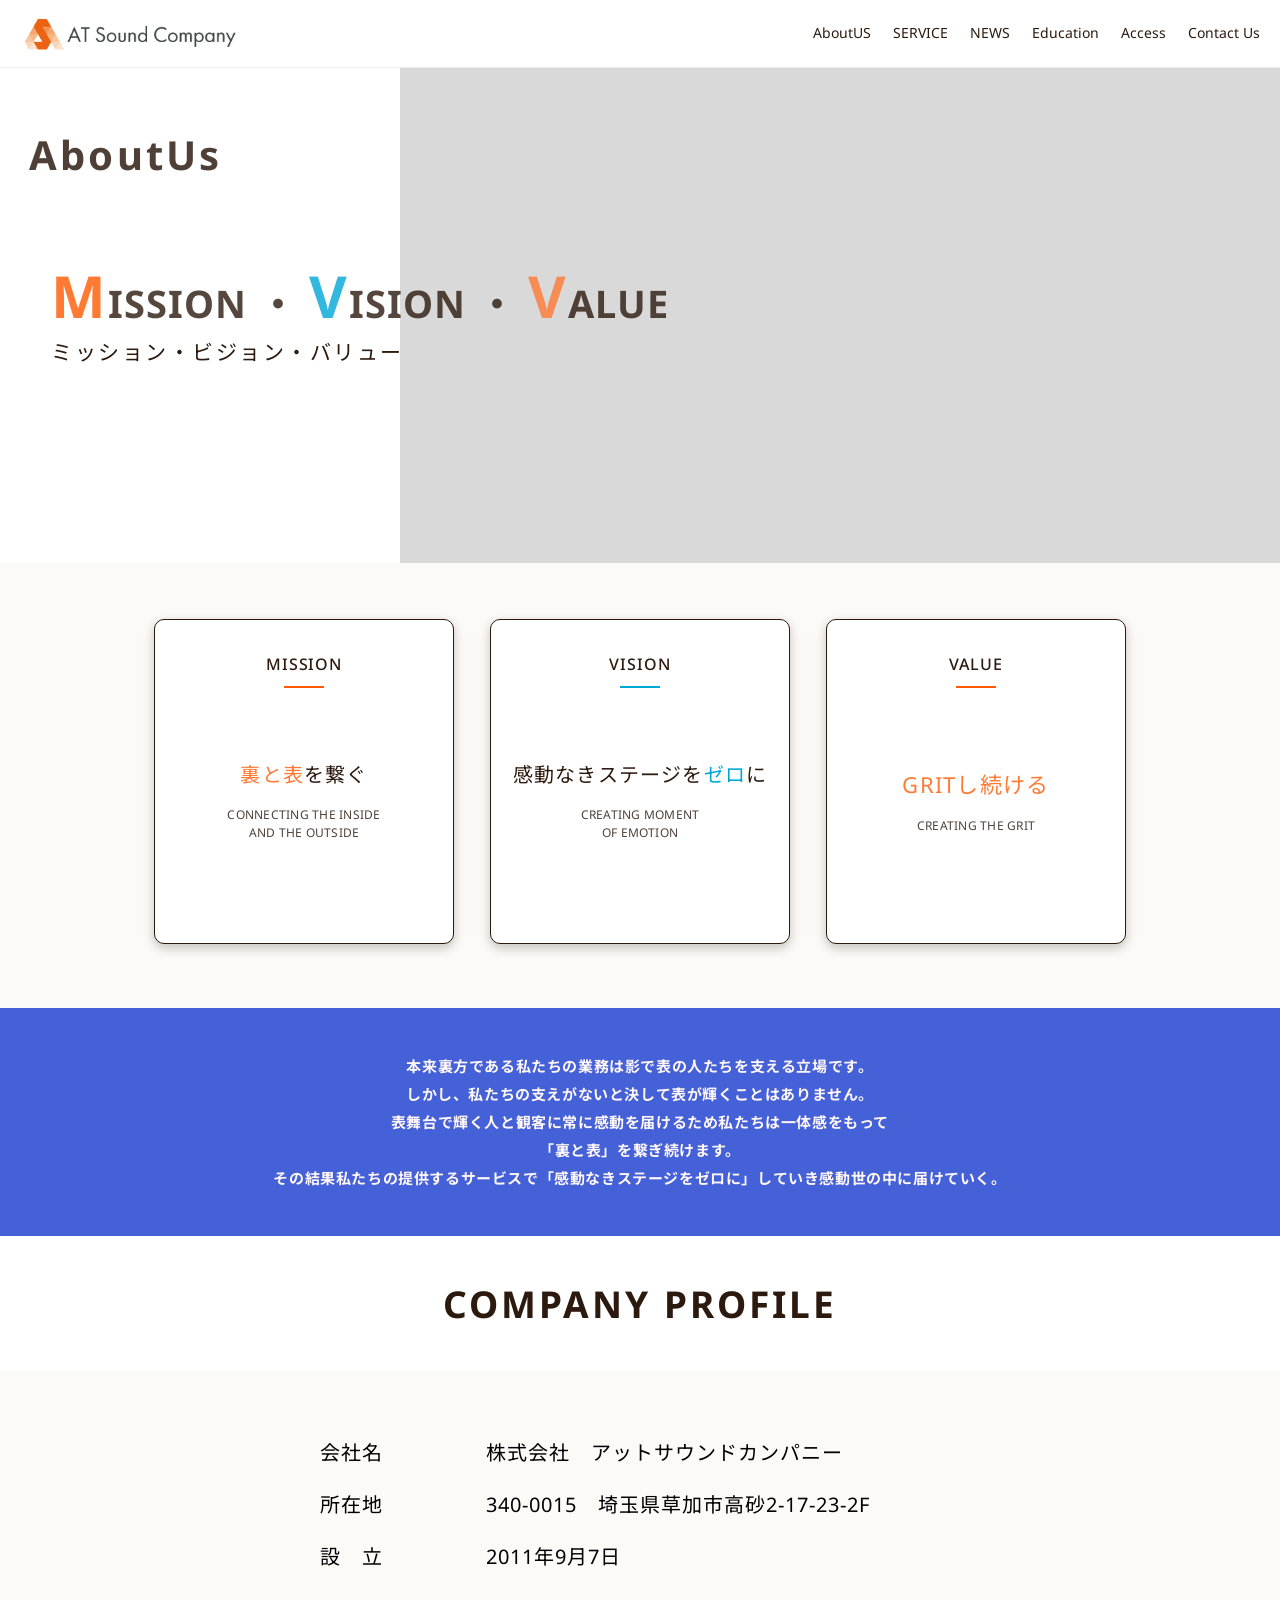
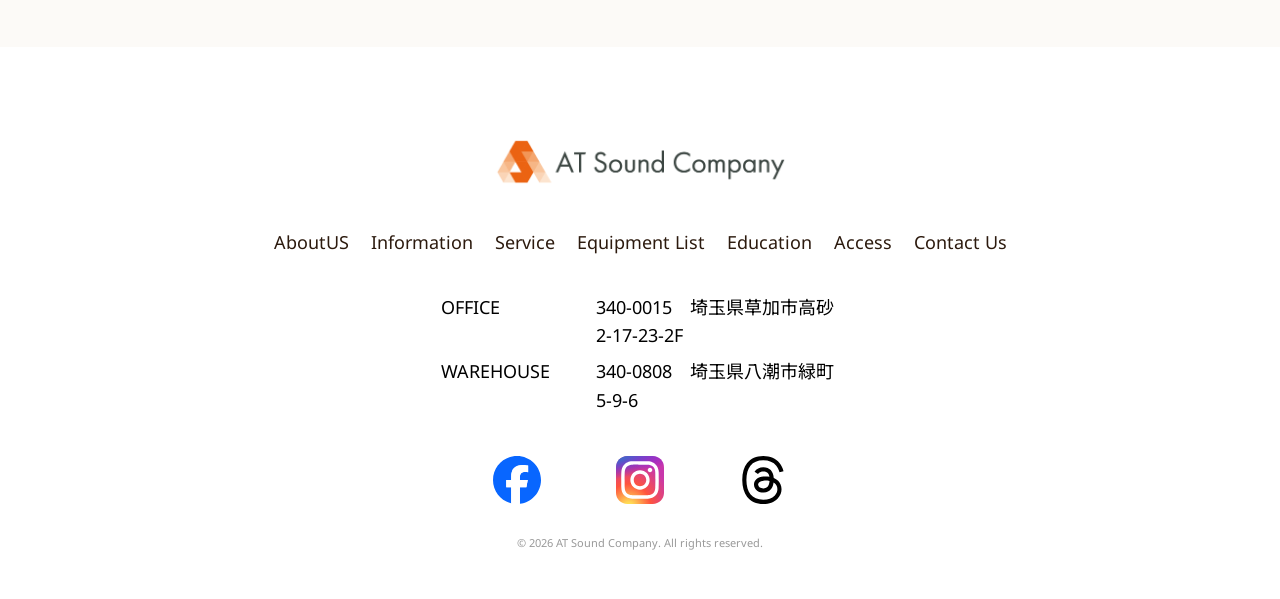
==== aboutus.html @ 1701f8ea "Add files via upload" ====
<!DOCTYPE html>
<html lang="ja">
<head>
  <meta charset="UTF-8" />
  <meta name="viewport" content="width=device-width, initial-scale=1.0" />
  <title>AboutUs｜AT Sound Company 株式会社アットサウンドカンパニー</title>
  <meta name="description" content="AT Sound Company のミッション・ビジョン・バリュー、会社概要。裏と表を繋ぎ、感動なきステージをゼロに。" />
  <link rel="preconnect" href="https://fonts.googleapis.com" />
  <link rel="preconnect" href="https://fonts.gstatic.com" crossorigin />
  <link href="https://fonts.googleapis.com/css2?family=Noto+Sans:wght@400;500;700;800&family=Noto+Sans+JP:wght@400;500;700;800&display=swap" rel="stylesheet" />
  <link rel="stylesheet" href="css/style.css" />
</head>
<body>
  <!-- ===== Header ===== -->
  <header class="header" id="top">
    <div class="header__inner">
      <a href="index.html" class="logo"><img src="images/logo.png" alt="AT Sound Company" /></a>

      <nav class="nav" id="nav">
        <ul class="nav__list">
          <li><a href="aboutus.html">AboutUS</a></li>
          <li><a href="index.html#service">SERVICE</a></li>
          <li><a href="index.html#news">NEWS</a></li>
          <li><a href="index.html#education">Education</a></li>
          <li><a href="index.html#access">Access</a></li>
          <li><a href="index.html#contact">Contact Us</a></li>
        </ul>
      </nav>

      <button class="hamburger" id="hamburger" aria-label="メニューを開く" aria-expanded="false" aria-controls="nav">
        <span></span><span></span><span></span>
      </button>
    </div>
  </header>

  <main>
    <!-- ===== Hero ===== -->
    <section class="hero about-hero">
      <div class="hero__visual about-hero__visual"></div>
      <p class="about-hero__label">AboutUs</p>
      <div class="hero__copy">
        <h1 class="mvv-title"><span class="ini ini-m">M</span>ISSION ・ <span class="ini ini-v1">V</span>ISION ・ <span class="ini ini-v2">V</span>ALUE</h1>
        <p class="hero__sub">ミッション・ビジョン・バリュー</p>
      </div>
    </section>

    <!-- ===== MISSION / VISION / VALUE ===== -->
    <section class="band-cream">
      <div class="band-inner">
        <div class="mvv-grid">
          <article class="mvv-card">
            <p class="mvv-card__title">MISSION</p>
            <span class="mvv-card__bar" style="background:#ff5901"></span>
            <div class="mvv-card__body">
              <p class="mvv-card__main"><span class="em">裏と表</span>を繋ぐ</p>
              <p class="mvv-card__sub">CONNECTING THE INSIDE<br>AND THE OUTSIDE</p>
            </div>
          </article>

          <article class="mvv-card">
            <p class="mvv-card__title">VISION</p>
            <span class="mvv-card__bar" style="background:#00a6d6"></span>
            <div class="mvv-card__body">
              <p class="mvv-card__main">感動なきステージを<span class="em-blue">ゼロ</span>に</p>
              <p class="mvv-card__sub">CREATING MOMENT<br>OF EMOTION</p>
            </div>
          </article>

          <article class="mvv-card">
            <p class="mvv-card__title">VALUE</p>
            <span class="mvv-card__bar" style="background:#ff5901"></span>
            <div class="mvv-card__body">
              <p class="mvv-card__main is-value">GRITし続ける</p>
              <p class="mvv-card__sub">CREATING THE GRIT</p>
            </div>
          </article>
        </div>
      </div>
    </section>

    <!-- ===== Message band ===== -->
    <section class="message-band">
      <div class="message-band__inner">
        <p>本来裏方である私たちの業務は影で表の人たちを支える立場です。</p>
        <p>しかし、私たちの支えがないと決して表が輝くことはありません。</p>
        <p>表舞台で輝く人と観客に常に感動を届けるため私たちは一体感をもって</p>
        <p>「裏と表」を繋ぎ続けます。</p>
        <p>その結果私たちの提供するサービスで「感動なきステージをゼロに」していき感動世の中に届けていく。</p>
      </div>
    </section>

    <!-- ===== Company profile ===== -->
    <section id="profile">
      <h2 class="page-title">COMPANY PROFILE</h2>
      <div class="band-cream">
        <div class="band-inner">
          <dl class="profile">
            <div><dt>会社名</dt><dd>株式会社　アットサウンドカンパニー</dd></div>
            <div><dt>所在地</dt><dd>340-0015　埼玉県草加市高砂2-17-23-2F</dd></div>
            <div><dt>設　立</dt><dd>2011年9月7日</dd></div>
          </dl>
        </div>
      </div>
    </section>
  </main>

  <!-- ===== Footer ===== -->
  <footer class="footer" id="contact">
    <a href="index.html" class="footer__logo"><img src="images/logo.png" alt="AT Sound Company" /></a>

    <nav class="footer__nav">
      <a href="aboutus.html">AboutUS</a>
      <a href="index.html#news">Information</a>
      <a href="index.html#service">Service</a>
      <a href="index.html#service">Equipment List</a>
      <a href="index.html#education">Education</a>
      <a href="index.html#access">Access</a>
      <a href="index.html#contact">Contact Us</a>
    </nav>

    <dl class="footer__addr">
      <div><dt>OFFICE</dt><dd>340-0015　埼玉県草加市高砂2-17-23-2F</dd></div>
      <div><dt>WAREHOUSE</dt><dd>340-0808　埼玉県八潮市緑町5-9-6</dd></div>
    </dl>

    <ul class="footer__sns">
      <li><a href="#" aria-label="Facebook" target="_blank" rel="noopener"><img src="images/facebook.svg" alt="Facebook" /></a></li>
      <li><a href="#" aria-label="Instagram" target="_blank" rel="noopener"><img src="images/instagram.svg" alt="Instagram" /></a></li>
      <li><a href="#" aria-label="Threads" target="_blank" rel="noopener"><img src="images/threads.svg" alt="Threads" /></a></li>
    </ul>

    <p class="footer__copy">&copy; 2026 AT Sound Company. All rights reserved.</p>
  </footer>

  <script src="js/main.js"></script>
</body>
</html>
---- css/style.css ----
/* ===== Design tokens (Figmaの実測値) ===== */
:root {
  --orange: #ff5901;      /* CONNECTING */
  --orange-grit: #ef5901; /* GRIT */
  --orange-light: #ff7a34; /* MVVカードの強調ワード・2つ目のV */
  --ink: #2c1a0e;         /* 基本の文字色（焦げ茶） */
  --blue: #00a6d6;        /* CREATING MOMENT OF EMOTION */
  --thumb: #d9d9d9;       /* 画像プレースホルダー */
  --cream: rgba(245, 237, 227, 0.3); /* セクション背景（ベージュ・透明度30%で控えめに） */
  --content: 1200px;
}

* { margin: 0; padding: 0; box-sizing: border-box; }
html { scroll-behavior: smooth; }

body {
  font-family: "Noto Sans", "Noto Sans JP", system-ui, sans-serif;
  color: var(--ink);
  line-height: 1.6;
  background: #fff;
  -webkit-font-smoothing: antialiased;
}

a { color: inherit; text-decoration: none; }
img, svg, iframe { display: block; max-width: 100%; }

.c-orange { color: var(--orange); opacity: .8; }
.c-blue   { color: var(--blue); }
.c-grit   { color: var(--orange-grit); }

/* ===== Header ===== */
.header {
  position: sticky; top: 0; z-index: 50;
  height: 68px;
  background: #fff;
  border-bottom: 1px solid #eee;
}
.header__inner {
  max-width: 1280px;
  height: 100%;
  margin: 0 auto;
  padding: 0 20px;
  display: flex; align-items: center; justify-content: space-between;
}
.logo img { height: 36px; width: auto; }
.nav__list {
  display: flex; gap: 22px; list-style: none;
  font-size: 14px; color: var(--ink);
}
.nav__list a { transition: color .2s; }
.nav__list a:hover { color: var(--orange); }

/* Hamburger */
.hamburger {
  display: none; flex-direction: column; justify-content: center; gap: 5px;
  width: 34px; height: 34px; background: none; border: none; cursor: pointer;
}
.hamburger span { display: block; height: 2px; width: 24px; background: var(--ink); transition: transform .3s, opacity .3s; }
.hamburger.is-open span:nth-child(1) { transform: translateY(7px) rotate(45deg); }
.hamburger.is-open span:nth-child(2) { opacity: 0; }
.hamburger.is-open span:nth-child(3) { transform: translateY(-7px) rotate(-45deg); }

/* ===== Hero (Mainvisual) ===== */
.hero { position: relative; width: 100%; overflow: hidden; background: #fff; }
.hero__visual {
  width: 68.75%; max-width: 100%; margin-left: auto;
  aspect-ratio: 880 / 495; background: var(--thumb);
  overflow: hidden;
}
.hero__visual img {
  width: 100%; height: 100%; object-fit: cover; display: block;
}
.hero__copy { position: absolute; top: 50%; transform: translateY(-50%); left: 51px; right: 20px; }

/* CONNECTING テキスト JPEG 画像 (Figma: 1094×111px at x=51) */
.hero__connecting {
  display: block;
  width: 100%;
  max-width: 1094px;
  height: auto;
  mix-blend-mode: multiply; /* 白背景を透過 */
}
.hero__sub { font-size: 21px; letter-spacing: 2.52px; margin-top: 6px; }

/* ===== Full-width bands ===== */
.band-cream { background: var(--cream); }
.band-inner { max-width: var(--content); margin: 0 auto; padding: 56px 20px 64px; }

/* ===== CREATING band ===== */
.creating { height: 220px; display: flex; align-items: center; }
.creating__inner {
  max-width: var(--content); width: 100%; margin: 0 auto; padding: 0 20px;
  display: flex; align-items: center; justify-content: space-between; gap: 24px;
}
.creating__title { color: var(--blue); font-weight: 700; font-size: 36px; letter-spacing: 0.36px; }
.creating__sub   { color: var(--blue); font-weight: 400; font-size: 21px; letter-spacing: 2.52px; margin-top: 6px; }
.creating__grit  { font-weight: 800; font-size: 43px; letter-spacing: 5.16px; color: var(--ink); white-space: nowrap; }

/* ===== Section title band (full-width, white) ===== */
.section__title {
  text-align: center; font-weight: 700; font-size: 30px; letter-spacing: 2.4px;
  color: var(--ink); padding: 28px 20px; margin: 0; background: #fff;
  border-top: 1px solid var(--ink); border-bottom: 1px solid var(--ink);
}

/* ===== Service ===== */
.service__grid {
  display: grid; grid-template-columns: repeat(3, 300px);
  justify-content: center; column-gap: 54px; row-gap: 40px;
}
.card {
  width: 300px; height: 341px;
  background: #fff; border: 1px solid var(--ink); border-radius: 10px;
  box-shadow: 0 4px 11px rgba(44, 26, 14, .25);
  display: flex; flex-direction: column; align-items: center;
  padding: 27px 0 42px; transition: transform .2s, box-shadow .2s;
}
.card:hover { transform: translateY(-4px); box-shadow: 0 10px 22px rgba(44, 26, 14, .28); }
.card__title { font-size: 18px; letter-spacing: 1.44px; color: #000; margin-bottom: 13px; }
.card__thumb {
  width: 270px; height: 152px; background: var(--thumb); border-radius: 10px;
  overflow: hidden; flex-shrink: 0;
}
.card__thumb img { width: 100%; height: 100%; object-fit: cover; display: block; }
.btn {
  margin-top: auto; width: 200px; height: 50px;
  display: flex; align-items: center; justify-content: center;
  border: 1px solid #000; border-radius: 5px; background: #fff;
  font-weight: 800; font-size: 24px; letter-spacing: 2.16px; color: #000;
  transition: background .2s, color .2s;
}
.btn:hover { background: var(--ink); color: #fff; border-color: var(--ink); }

/* ===== News ===== */
.news__list { max-width: 1000px; margin: 0 auto; list-style: none; }
.news__item {
  display: flex; align-items: center; justify-content: space-between; gap: 24px;
  height: 81px; padding: 0 27px 0 30px; border-top: 1px solid #000;
  font-size: 18px; letter-spacing: 1.44px; color: #000;
}
.news__item:last-child { border-bottom: 1px solid #000; }
.news__date { flex: 0 0 auto; }
.news__text { text-align: left; }

/* ===== Access ===== */
.access__map {
  width: 100%;
  aspect-ratio: 3168 / 1010; min-height: 220px;
  border-bottom: 1px solid #eee; overflow: hidden;
}
.access__map iframe { width: 100%; height: 100%; border: 0; }
.access__info { font-size: 16px; color: #000; }
.access__company { font-size: 18px; letter-spacing: .18px; margin-bottom: 12px; }
.access__addr > div { display: flex; gap: 12px; margin-bottom: 4px; }
.access__addr dt { flex: 0 0 130px; }
.access__gmap { display: inline-block; margin-top: 8px; color: var(--blue); text-decoration: underline; }

/* ===== Footer ===== */
.footer { padding: 90px 20px 48px; text-align: center; }
.footer__logo { display: inline-block; margin-bottom: 34px; }
.footer__logo img { height: 49px; width: auto; }
.footer__nav {
  display: flex; justify-content: center; flex-wrap: wrap; gap: 22px;
  font-size: 18px; color: var(--ink); margin-bottom: 36px;
}
.footer__nav a:hover { color: var(--orange); }
.footer__addr { display: inline-block; text-align: left; font-size: 18px; color: #000; margin-bottom: 34px; }
.footer__addr > div { display: flex; gap: 10px; margin-bottom: 7px; }
.footer__addr dt { flex: 0 0 145px; }
.footer__sns { display: flex; justify-content: center; gap: 75px; list-style: none; margin-bottom: 30px; }
.footer__sns img { width: 48px; height: 48px; }
.footer__sns a { transition: opacity .2s; }
.footer__sns a:hover { opacity: .6; }
.footer__copy { font-size: 11px; color: #999; }

/* ===== Responsive ===== */
@media (max-width: 1080px) {
  .service__grid { grid-template-columns: repeat(2, 300px); column-gap: 40px; }
}
@media (max-width: 820px) {
  .hero__title { font-size: 28px; white-space: normal; }
  .creating__title { font-size: 26px; }
  .creating__grit { font-size: 30px; }
}
@media (max-width: 768px) {
  .hamburger { display: flex; }
  .nav {
    position: fixed; inset: 68px 0 auto 0; background: #fff;
    border-bottom: 1px solid #eee; transform: translateY(-120%);
    transition: transform .3s ease; box-shadow: 0 10px 20px rgba(0,0,0,.06);
  }
  .nav.is-open { transform: translateY(0); }
  .nav__list { flex-direction: column; gap: 0; padding: 8px 0; }
  .nav__list li { border-top: 1px solid #eee; }
  .nav__list li:first-child { border-top: none; }
  .nav__list a { display: block; padding: 14px 24px; }

  /* Hero: モバイルは縦型写真 (Figma: 375×617) */
  .hero__visual { width: 100%; margin-left: 0; aspect-ratio: 375 / 617; }
  .hero__copy {
    position: absolute;
    top: 243px; /* Figma: テキストは y=243 */
    left: 13px;
    right: 13px;
    transform: none;
    text-align: left;
  }
  .hero__connecting { max-width: 350px; } /* Figma mobile: 350px幅 */
  .hero__sub { font-size: 14px; letter-spacing: 1.4px; }

  .creating { height: auto; padding: 32px 0; }
  .creating__inner { flex-direction: column; align-items: center; text-align: center; gap: 20px; }
  .creating__title { font-size: 22px; }
  .creating__sub { font-size: 16px; letter-spacing: 1.6px; }
  .creating__grit { font-size: 26px; letter-spacing: 3px; }

  .section__title { font-size: 24px; padding: 22px 20px; }
  .band-inner { padding: 40px 20px 48px; }
  .service__grid { grid-template-columns: 300px; }

  .news__item { height: auto; flex-direction: column; align-items: flex-start; gap: 6px; padding: 18px 12px; font-size: 15px; }
  .access__map { aspect-ratio: 4 / 3; }
  .access__addr dt, .footer__addr dt { flex-basis: auto; }

  .footer { padding: 56px 20px 40px; }
  .footer__nav { font-size: 15px; gap: 16px; }
  .footer__addr { font-size: 15px; }
  .footer__sns { gap: 44px; }
}

/* =========================================================
   AboutUs page
   ========================================================= */
/* About Us hero visual — placeholder fill (no photo yet in Figma) */
.about-hero__visual { background: var(--thumb); }

.about-hero__label {
  position: absolute; top: 55px; left: 29px; z-index: 2;
  font-weight: 700; font-size: 40px; letter-spacing: 3.2px; color: #4f4037;
}
.mvv-title {
  font-weight: 700; font-size: 38px; letter-spacing: 1.14px;
  color: var(--ink); opacity: .8; line-height: 1.2; white-space: nowrap;
}
.mvv-title .ini { font-size: 58px; letter-spacing: 1.74px; }
.mvv-title .ini-m  { color: var(--orange); }
.mvv-title .ini-v1 { color: var(--blue); }
.mvv-title .ini-v2 { color: var(--orange-light); }

/* MISSION / VISION / VALUE cards */
.mvv-grid {
  display: grid; grid-template-columns: repeat(3, 300px);
  justify-content: center; gap: 36px;
}
.mvv-card {
  width: 300px; height: 325px;
  background: #fff; border: 1px solid var(--ink); border-radius: 10px;
  box-shadow: 0 4px 11px rgba(44, 26, 14, .25);
  display: flex; flex-direction: column; align-items: center;
  padding: 32px 20px 28px; text-align: center;
}
.mvv-card__title { font-weight: 500; font-size: 16px; letter-spacing: .96px; color: var(--ink); }
.mvv-card__bar { width: 40px; height: 2px; margin-top: 8px; }
.mvv-card__body { margin: auto 0; }
.mvv-card__main { font-size: 20px; letter-spacing: 1.2px; color: var(--ink); line-height: 1.5; }
.mvv-card__main .em { color: var(--orange-light); }
.mvv-card__main .em-blue { color: var(--blue); }
.mvv-card__main.is-value { font-size: 22px; letter-spacing: 1.32px; color: var(--orange-light); }
.mvv-card__sub { margin-top: 16px; font-size: 12px; letter-spacing: .24px; color: #4f4037; line-height: 1.5; }

/* Blue message band */
.message-band { background: #4461d7; }
.message-band__inner {
  max-width: 1120px; margin: 0 auto; padding: 44px 20px;
  text-align: center; color: #fff7f7;
  font-weight: 700; font-size: 15px; letter-spacing: .6px; line-height: 28px;
}
.message-band__inner p { margin: 0; }

/* Page-level title (COMPANY PROFILE) — no border */
.page-title {
  text-align: center; font-weight: 700; font-size: 37px; letter-spacing: 2.96px;
  color: var(--ink); padding: 38px 20px; margin: 0;
}

/* Company profile table */
.profile { max-width: 640px; margin: 0 auto; }
.profile > div { display: flex; gap: 56px; padding: 10px 0; font-size: 20px; letter-spacing: 1px; color: #000; }
.profile dt { flex: 0 0 110px; }
.profile dd { margin: 0; }

@media (max-width: 768px) {
  .about-hero__label { font-size: 26px; top: 16px; }
  .mvv-title { font-size: 22px; white-space: normal; }
  .mvv-title .ini { font-size: 34px; }
  .mvv-grid { grid-template-columns: 300px; }
  .page-title { font-size: 26px; padding: 30px 20px; }
  .message-band__inner { font-size: 14px; line-height: 25px; }
  .profile { max-width: 340px; }
  .profile > div { flex-direction: column; gap: 2px; padding: 12px 0; font-size: 16px; }
}
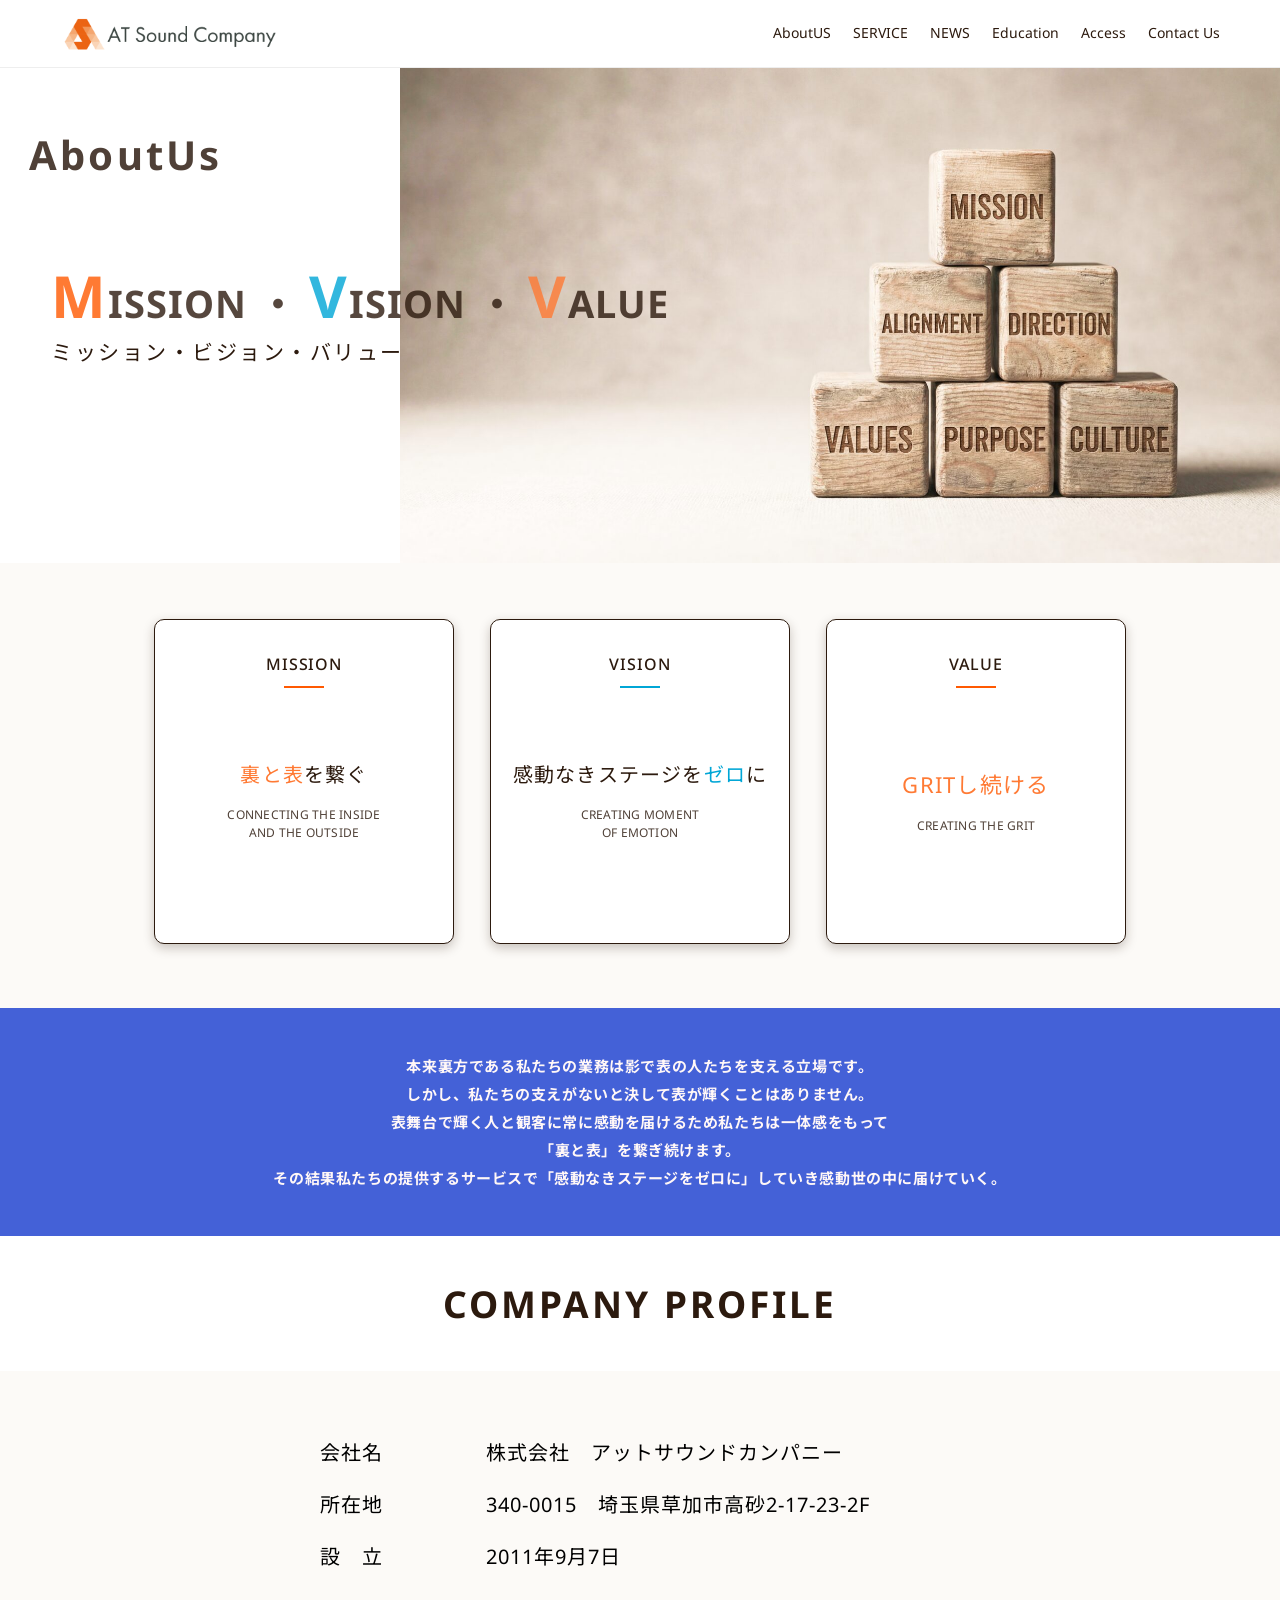
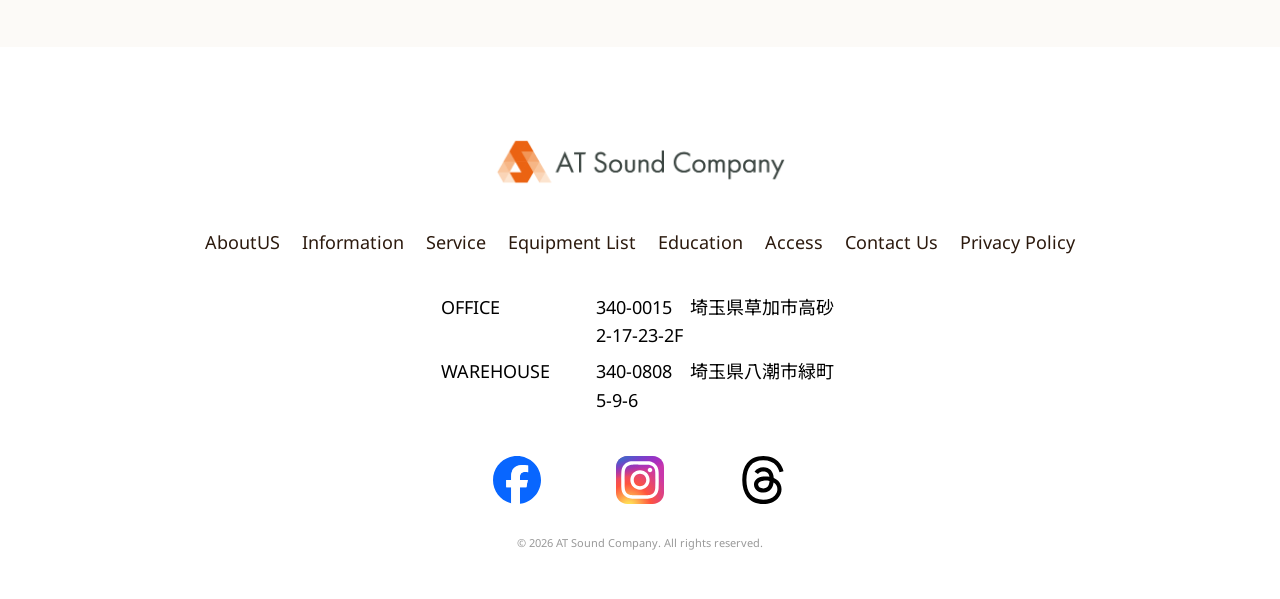
==== commit 11f8f31d: "お問い合わせ・各ページ追加" ====
--- a/aboutus.html
+++ b/aboutus.html
@@ -5,6 +5,19 @@
   <meta name="viewport" content="width=device-width, initial-scale=1.0" />
   <title>AboutUs｜AT Sound Company 株式会社アットサウンドカンパニー</title>
   <meta name="description" content="AT Sound Company のミッション・ビジョン・バリュー、会社概要。裏と表を繋ぎ、感動なきステージをゼロに。" />
+  <!-- SEO -->
+  <link rel="canonical" href="https://www.ats-c.co.jp/aboutus.html" />
+  <meta name="robots" content="index, follow" />
+  <meta property="og:type" content="article" />
+  <meta property="og:site_name" content="AT Sound Company 株式会社アットサウンドカンパニー" />
+  <meta property="og:locale" content="ja_JP" />
+  <meta property="og:title" content="AboutUs｜AT Sound Company 株式会社アットサウンドカンパニー" />
+  <meta property="og:description" content="AT Sound Company のミッション・ビジョン・バリュー、会社概要。裏と表を繋ぎ、感動なきステージをゼロに。" />
+  <meta property="og:url" content="https://www.ats-c.co.jp/aboutus.html" />
+  <meta property="og:image" content="https://www.ats-c.co.jp/images/about-hero.jpg" />
+  <meta name="twitter:card" content="summary_large_image" />
+  <link rel="icon" href="images/favicon.png" type="image/png" />
+  <link rel="apple-touch-icon" href="images/favicon.png" />
   <link rel="preconnect" href="https://fonts.googleapis.com" />
   <link rel="preconnect" href="https://fonts.gstatic.com" crossorigin />
   <link href="https://fonts.googleapis.com/css2?family=Noto+Sans:wght@400;500;700;800&family=Noto+Sans+JP:wght@400;500;700;800&display=swap" rel="stylesheet" />
@@ -21,9 +34,9 @@
           <li><a href="aboutus.html">AboutUS</a></li>
           <li><a href="index.html#service">SERVICE</a></li>
           <li><a href="index.html#news">NEWS</a></li>
-          <li><a href="index.html#education">Education</a></li>
+          <li><a href="education.html">Education</a></li>
           <li><a href="index.html#access">Access</a></li>
-          <li><a href="index.html#contact">Contact Us</a></li>
+          <li><a href="contact.html">Contact Us</a></li>
         </ul>
       </nav>
 
@@ -36,7 +49,9 @@
   <main>
     <!-- ===== Hero ===== -->
     <section class="hero about-hero">
-      <div class="hero__visual about-hero__visual"></div>
+      <div class="hero__visual about-hero__visual">
+        <img src="images/about-hero.jpg" alt="AT Sound Company About Us" class="hero__img">
+      </div>
       <p class="about-hero__label">AboutUs</p>
       <div class="hero__copy">
         <h1 class="mvv-title"><span class="ini ini-m">M</span>ISSION ・ <span class="ini ini-v1">V</span>ISION ・ <span class="ini ini-v2">V</span>ALUE</h1>
@@ -112,10 +127,11 @@
       <a href="aboutus.html">AboutUS</a>
       <a href="index.html#news">Information</a>
       <a href="index.html#service">Service</a>
-      <a href="index.html#service">Equipment List</a>
-      <a href="index.html#education">Education</a>
+      <a href="equipment.html">Equipment List</a>
+      <a href="education.html">Education</a>
       <a href="index.html#access">Access</a>
-      <a href="index.html#contact">Contact Us</a>
+      <a href="contact.html">Contact Us</a>
+      <a href="privacy.html">Privacy Policy</a>
     </nav>
 
     <dl class="footer__addr">
@@ -124,8 +140,8 @@
     </dl>
 
     <ul class="footer__sns">
-      <li><a href="#" aria-label="Facebook" target="_blank" rel="noopener"><img src="images/facebook.svg" alt="Facebook" /></a></li>
-      <li><a href="#" aria-label="Instagram" target="_blank" rel="noopener"><img src="images/instagram.svg" alt="Instagram" /></a></li>
+      <li><a href="https://www.facebook.com/profile.php?id=61595845280527" aria-label="Facebook" target="_blank" rel="noopener"><img src="images/facebook.svg" alt="Facebook" /></a></li>
+      <li><a href="https://www.instagram.com/atssoundcompany/" aria-label="Instagram" target="_blank" rel="noopener"><img src="images/instagram.svg" alt="Instagram" /></a></li>
       <li><a href="#" aria-label="Threads" target="_blank" rel="noopener"><img src="images/threads.svg" alt="Threads" /></a></li>
     </ul>
 
--- a/css/style.css
+++ b/css/style.css
@@ -36,7 +36,7 @@
   border-bottom: 1px solid #eee;
 }
 .header__inner {
-  max-width: 1280px;
+  max-width: var(--content);
   height: 100%;
   margin: 0 auto;
   padding: 0 20px;
@@ -130,6 +130,7 @@
   transition: background .2s, color .2s;
 }
 .btn:hover { background: var(--ink); color: #fff; border-color: var(--ink); }
+.btn--wide { display: inline-flex; width: auto; padding: 0 36px; }
 
 /* ===== News ===== */
 .news__list { max-width: 1000px; margin: 0 auto; list-style: none; }
@@ -141,6 +142,9 @@
 .news__item:last-child { border-bottom: 1px solid #000; }
 .news__date { flex: 0 0 auto; }
 .news__text { text-align: left; }
+.news__text a { color: inherit; text-decoration: underline; text-underline-offset: 3px; }
+.news__text a:hover { color: var(--orange); }
+.news__item--empty { justify-content: center; color: #888; }
 
 /* ===== Access ===== */
 .access__map {
@@ -300,3 +304,479 @@
   .profile > div { flex-direction: column; gap: 2px; padding: 12px 0; font-size: 16px; }
 }
 
+/* =========================================================
+   Sub pages (Service detail / Equipment list, etc.)
+   ========================================================= */
+
+/* Hero copy used on service-detail pages (reuses .hero / .hero__visual) */
+.subpage-hero__eyebrow {
+  display: block; font-weight: 700; font-size: 15px; letter-spacing: 3px;
+  color: var(--orange); opacity: .85; text-transform: uppercase; margin-bottom: 10px;
+}
+.subpage-hero__title { font-weight: 800; font-size: 48px; letter-spacing: 2px; color: var(--ink); line-height: 1.15; }
+
+/* Wireframe placeholder — photo pending */
+.wireframe {
+  width: 100%; height: 100%; position: relative;
+  background: var(--thumb);
+  display: flex; align-items: center; justify-content: center;
+}
+.wireframe::before, .wireframe::after {
+  content: ""; position: absolute; inset: 14px;
+  background:
+    linear-gradient(to top right, transparent calc(50% - 1px), rgba(44,26,14,.35) calc(50% - 1px) calc(50% + 1px), transparent calc(50% + 1px)),
+    linear-gradient(to top left,  transparent calc(50% - 1px), rgba(44,26,14,.35) calc(50% - 1px) calc(50% + 1px), transparent calc(50% + 1px));
+  border: 1px solid rgba(44,26,14,.35);
+}
+.wireframe__label {
+  position: relative; z-index: 1;
+  background: #fff; border: 1px solid var(--ink); border-radius: 4px;
+  padding: 5px 16px; font-size: 12px; font-weight: 700; letter-spacing: 2px; color: var(--ink);
+}
+
+/* Lead paragraph */
+.lead { max-width: 820px; margin: 0 auto; text-align: center; }
+.lead__text { font-size: 16px; line-height: 2; color: var(--ink); }
+.lead__text + .lead__text { margin-top: 1em; }
+
+/* Event-type grid (reuses the .card look from SERVICE) */
+.event-grid {
+  display: grid; grid-template-columns: repeat(3, 300px);
+  justify-content: center; column-gap: 54px; row-gap: 40px;
+}
+.event-card {
+  width: 300px;
+  background: #fff; border: 1px solid var(--ink); border-radius: 10px;
+  box-shadow: 0 4px 11px rgba(44, 26, 14, .25);
+  display: flex; flex-direction: column; align-items: center;
+  padding: 27px 0 30px;
+}
+.event-card__thumb { width: 270px; height: 152px; border-radius: 10px; overflow: hidden; margin-bottom: 18px; }
+.event-card__thumb img { width: 100%; height: 100%; object-fit: cover; display: block; }
+.event-card__title { font-size: 16px; letter-spacing: 1.2px; color: #000; }
+
+/* CTA band */
+.cta { text-align: center; }
+.cta__text { font-size: 16px; margin-bottom: 22px; }
+.cta .btn { margin: 0 auto; }
+
+/* Equipment list page */
+.page-title__sub { text-align: center; font-size: 15px; letter-spacing: 1.5px; color: #4f4037; margin-top: -20px; padding: 0 20px 30px; }
+.equipment-group { margin-bottom: 52px; }
+.equipment-group:last-child { margin-bottom: 0; }
+
+/* Tabs (equipment list category switcher) — scales to many categories */
+.tabs { display: flex; justify-content: center; flex-wrap: wrap; gap: 8px; margin-bottom: 40px; max-width: 1000px; margin-left: auto; margin-right: auto; }
+.tabs__btn {
+  padding: 9px 18px; border: 1px solid var(--ink); border-radius: 999px; background: #fff;
+  font-weight: 700; font-size: 13px; letter-spacing: .8px; color: var(--ink); cursor: pointer;
+  transition: background .2s, color .2s;
+}
+.tabs__btn:hover { background: rgba(44,26,14,.06); }
+.tabs__btn.is-active { background: var(--ink); color: #fff; }
+.tab-panel[hidden] { display: none; }
+
+.equipment-group__title {
+  font-size: 20px; font-weight: 700; letter-spacing: 1.6px; color: var(--ink);
+  border-left: 6px solid var(--orange); padding-left: 14px; margin-bottom: 18px;
+}
+.equipment-group__title-ja { font-size: 13px; font-weight: 400; color: #4f4037; margin-left: 10px; letter-spacing: 1px; }
+.equipment-table-wrap { overflow-x: auto; -webkit-overflow-scrolling: touch; }
+.equipment-table { width: 100%; min-width: 480px; border-collapse: collapse; background: #fff; font-size: 15px; }
+.equipment-table th, .equipment-table td { padding: 11px 16px; text-align: left; border-bottom: 1px solid #ddd; vertical-align: middle; }
+.equipment-table th { background: var(--ink); color: #fff; font-weight: 700; letter-spacing: 1px; font-size: 13px; }
+.equipment-table__qty { text-align: right; width: 72px; white-space: nowrap; }
+.equipment-table__note { font-size: 12.5px; color: #4f4037; }
+.equipment-table a { color: var(--blue); text-decoration: underline; text-underline-offset: 2px; }
+.equipment-table a:hover { color: var(--orange); }
+
+@media (max-width: 1080px) {
+  .event-grid { grid-template-columns: repeat(2, 300px); column-gap: 40px; }
+}
+@media (max-width: 768px) {
+  .subpage-hero__title { font-size: 30px; }
+  .subpage-hero__eyebrow { font-size: 13px; }
+  .lead__text { font-size: 14px; line-height: 1.9; }
+  .event-grid { grid-template-columns: 300px; }
+  .page-title__sub { font-size: 13px; margin-top: -14px; }
+  .tabs { gap: 6px; margin-bottom: 32px; }
+  .tabs__btn { padding: 7px 14px; font-size: 12px; }
+  .equipment-group__title { font-size: 17px; }
+  .equipment-group__title-ja { display: block; margin-left: 0; margin-top: 4px; }
+  .equipment-table { font-size: 13px; min-width: 0; }
+  .equipment-table th, .equipment-table td { padding: 8px 8px; }
+  .equipment-table__qty { width: 44px; }
+}
+
+/* =========================================================
+   AT-Lighting theme（lighting.html / lighting-equipment.html）
+   ロゴ配色に統一：#0075BE → #D7E1F2 のブルーグラデーション＋文字 #3B4541
+   <body class="theme-atl"> で既存トークンを上書き。PA・ホームには影響なし
+   ========================================================= */
+.theme-atl {
+  --atl-blue:   #0075be;  /* ロゴ主色 */
+  --atl-blue-2: #4a8bca;
+  --atl-blue-3: #80a6d7;
+  --atl-pale:   #d7e1f2;  /* ロゴ最淡色 */
+  --atl-ink:    #3b4541;  /* ロゴ文字色 */
+
+  --orange: var(--atl-blue);
+  --orange-light: var(--atl-blue-2);
+  --blue: var(--atl-blue);
+  --ink: var(--atl-ink);
+  --thumb: var(--atl-pale);
+  --cream: rgba(215, 225, 242, 0.35);
+}
+.theme-atl .logo img { height: 30px; }
+.theme-atl .footer__logo img { height: 44px; }
+.theme-atl .header { border-bottom-color: var(--atl-pale); }
+.theme-atl .section__title { border-color: var(--atl-blue); }
+.theme-atl .subpage-hero__title {
+  background: linear-gradient(100deg, var(--atl-blue) 0%, var(--atl-blue-2) 55%, var(--atl-blue-3) 100%);
+  -webkit-background-clip: text; background-clip: text; color: transparent;
+}
+.theme-atl .page-title__sub,
+.theme-atl .equipment-table__note { color: var(--atl-blue-2); }
+.theme-atl .event-card { box-shadow: 0 4px 11px rgba(0, 117, 190, .18); }
+.theme-atl .event-card__title { color: var(--atl-ink); }
+.theme-atl .btn { color: var(--atl-ink); border-color: var(--atl-ink); }
+.theme-atl .btn:hover { background: var(--atl-blue); border-color: var(--atl-blue); color: #fff; }
+.theme-atl .wireframe::before,
+.theme-atl .wireframe::after {
+  background:
+    linear-gradient(to top right, transparent calc(50% - 1px), rgba(0,117,190,.35) calc(50% - 1px) calc(50% + 1px), transparent calc(50% + 1px)),
+    linear-gradient(to top left,  transparent calc(50% - 1px), rgba(0,117,190,.35) calc(50% - 1px) calc(50% + 1px), transparent calc(50% + 1px));
+  border-color: rgba(0, 117, 190, .35);
+}
+.theme-atl .wireframe__label { color: var(--atl-blue); border-color: var(--atl-blue); }
+.theme-atl .tabs__btn { border-color: var(--atl-blue); color: var(--atl-blue); }
+.theme-atl .tabs__btn:hover { background: rgba(0, 117, 190, .08); }
+.theme-atl .tabs__btn.is-active { background: var(--atl-blue); border-color: var(--atl-blue); color: #fff; }
+.theme-atl .equipment-table th { background: var(--atl-blue); }
+.theme-atl .equipment-table th.equipment-table__note { color: #fff; }
+.theme-atl .equipment-table td[rowspan] { color: var(--atl-blue); font-weight: 700; }
+.theme-atl .equipment-table th, .theme-atl .equipment-table td { border-bottom-color: var(--atl-pale); }
+@media (max-width: 768px) {
+  .theme-atl .logo img { height: 24px; }
+}
+
+/* =========================================================
+   HALL page（hall.html）— 管理施設表。配色はPAページと共通
+   ========================================================= */
+.facility__intro { text-align: center; font-size: 16px; letter-spacing: 1.2px; margin-bottom: 14px; }
+.facility-legend {
+  display: flex; justify-content: center; flex-wrap: wrap; gap: 28px;
+  list-style: none; margin-bottom: 28px; font-size: 14px; letter-spacing: 1px;
+}
+.facility-legend li { display: flex; align-items: center; gap: 8px; }
+.facility-icon { width: 26px; height: 26px; color: var(--orange); display: inline-block; vertical-align: middle; }
+.facility-table { max-width: 1000px; margin: 0 auto; }
+.facility-table td { font-size: 16px; padding-top: 14px; padding-bottom: 14px; }
+.facility-table__sec { width: 96px; text-align: center !important; }
+.facility-table th.facility-table__group {
+  background: var(--cream); color: var(--ink); text-align: left;
+  border-left: 6px solid var(--orange); font-size: 14px; letter-spacing: 2px;
+}
+.facility-table td a { color: var(--ink); text-decoration: none; border-bottom: 1px solid rgba(44,26,14,.3); transition: color .2s, border-color .2s; }
+.facility-table td a::after { content: "↗"; font-size: .8em; margin-left: 4px; opacity: .5; }
+.facility-table td a:hover { color: var(--orange); border-bottom-color: var(--orange); }
+.facility-none { display: inline-block; width: 14px; height: 2px; background: #ccc; vertical-align: middle; }
+
+@media (max-width: 768px) {
+  .facility-table td { font-size: 14px; }
+  .facility-table__sec { width: 52px; }
+  .facility-icon { width: 22px; height: 22px; }
+  .facility-legend { gap: 18px; font-size: 13px; }
+}
+
+/* =========================================================
+   LIVE HOUSE page（livehouse.html）— Slick 写真スライダー
+   ========================================================= */
+.hero--photo .hero__visual { background: #111; }
+
+.lh-slider { max-width: 960px; margin: 0 auto; position: relative; }
+.lh-slider__item { outline: none; }
+.lh-slider__item img {
+  display: block; width: 100%; aspect-ratio: 3 / 2; object-fit: cover;
+  border-radius: 10px;
+}
+/* Slick 読み込み前は1枚目だけ表示（ちらつき防止） */
+.lh-slider:not(.slick-initialized) .lh-slider__item + .lh-slider__item { display: none; }
+
+.lh-slider__arrow {
+  position: absolute; top: 50%; transform: translateY(-50%); z-index: 2;
+  width: 48px; height: 48px; border-radius: 50%;
+  border: 1px solid var(--ink); background: rgba(255,255,255,.9); color: var(--ink);
+  font-size: 30px; line-height: 1; cursor: pointer; padding-bottom: 4px;
+  transition: background .2s, color .2s;
+}
+.lh-slider__arrow:hover { background: var(--ink); color: #fff; }
+.lh-slider__arrow--prev { left: -24px; }
+.lh-slider__arrow--next { right: -24px; }
+
+.lh-slider .slick-dots {
+  display: flex; justify-content: center; gap: 12px;
+  list-style: none; margin: 20px 0 0; padding: 0;
+}
+.lh-slider .slick-dots button {
+  width: 10px; height: 10px; padding: 0; border-radius: 50%;
+  border: 1px solid var(--ink); background: #fff; font-size: 0; cursor: pointer;
+}
+.lh-slider .slick-dots .slick-active button { background: var(--orange); border-color: var(--orange); }
+
+.lh-info { max-width: 960px; margin: 40px auto 0; background: #fff; border-top: 1px solid var(--ink); }
+.lh-info > div { display: flex; border-bottom: 1px solid #ddd; }
+.lh-info dt { width: 160px; flex-shrink: 0; padding: 14px 16px; font-weight: 700; font-size: 14px; letter-spacing: 1px; }
+.lh-info dd { padding: 14px 16px; font-size: 15px; }
+
+.lh-link { text-align: center; margin-top: 40px; }
+.lh-link .btn { margin: 0 auto; font-size: 20px; }
+.btn--external::after { content: "↗"; font-size: .8em; margin-left: 10px; }
+.lh-link__note { font-size: 13px; color: #4f4037; margin-top: 12px; }
+
+@media (max-width: 1080px) {
+  .lh-slider__arrow--prev { left: 8px; }
+  .lh-slider__arrow--next { right: 8px; }
+}
+@media (max-width: 768px) {
+  .lh-slider__arrow { width: 38px; height: 38px; font-size: 24px; }
+  .lh-info > div { flex-direction: column; }
+  .lh-info dt { width: auto; padding: 12px 12px 0; }
+  .lh-info dd { padding: 4px 12px 12px; font-size: 14px; }
+  .lh-link .btn { font-size: 16px; padding: 0 24px; }
+}
+@media (max-width: 768px) {
+  /* 写真ヒーローはモバイルで文字を白に（暗い写真の上に重なるため） */
+  .hero--photo .subpage-hero__title,
+  .hero--photo .hero__sub { color: #fff; text-shadow: 0 2px 12px rgba(0,0,0,.6); }
+  .hero--photo .subpage-hero__eyebrow { opacity: 1; text-shadow: 0 2px 10px rgba(0,0,0,.6); }
+}
+
+/* =========================================================
+   MANAGEMENT page（management.html）— 動画ヒーロー＋アーティスト紹介
+   ========================================================= */
+.hero--video .hero__visual { position: relative; }
+.hero__video {
+  position: absolute; inset: 0; width: 100%; height: 100%;
+  object-fit: cover; display: block; background: #111;
+}
+
+.artist {
+  max-width: 960px; margin: 0 auto;
+  display: grid; grid-template-columns: 1.3fr 1fr; gap: 40px; align-items: center;
+  background: #fff; border: 1px solid var(--ink); border-radius: 10px;
+  box-shadow: 0 4px 11px rgba(44, 26, 14, .25); padding: 24px;
+}
+.artist__photo { aspect-ratio: 3 / 2; border-radius: 10px; overflow: hidden; background: var(--thumb); }
+.artist__photo img { width: 100%; height: 100%; object-fit: cover; display: block; }
+.artist__genre { font-size: 14px; letter-spacing: 1.6px; color: var(--orange); font-weight: 700; margin-bottom: 8px; }
+.artist__name { font-weight: 800; font-size: 36px; letter-spacing: 2px; color: var(--ink); line-height: 1.2; }
+
+@media (max-width: 768px) {
+  .artist { grid-template-columns: 1fr; gap: 20px; padding: 16px; }
+  .artist__name { font-size: 26px; }
+}
+.artist__sns { display: flex; gap: 18px; list-style: none; margin-top: 20px; }
+.artist__sns a { display: flex; width: 40px; height: 40px; align-items: center; justify-content: center; transition: transform .2s, opacity .2s; }
+.artist__sns a:hover { transform: translateY(-2px); opacity: .75; }
+.artist__sns img { width: 32px; height: 32px; display: block; }
+.artist__official { margin-top: 24px; font-size: 18px; height: 46px; }
+@media (max-width: 768px) { .artist__official { font-size: 16px; } }
+
+/* MANAGEMENT：メンバー写真スライダー（矢印は .lh-slider__arrow を共用） */
+.member-slider { max-width: 960px; margin: 48px auto 0; position: relative; }
+.member-slider .slick-list { margin: 0 -10px; }
+.member-slider__item { padding: 0 10px; outline: none; }
+.member-slider__item img { display: block; width: 100%; aspect-ratio: 3 / 4; object-fit: cover; border-radius: 10px; background: #111; }
+.member-slider:not(.slick-initialized) { display: grid; grid-template-columns: 1fr 1fr; }
+.member-slider:not(.slick-initialized) .member-slider__item:nth-child(n+3) { display: none; }
+.member-slider .slick-dots { display: flex; justify-content: center; gap: 12px; list-style: none; margin: 20px 0 0; padding: 0; }
+.member-slider .slick-dots button { width: 10px; height: 10px; padding: 0; border-radius: 50%; border: 1px solid var(--ink); background: #fff; font-size: 0; cursor: pointer; }
+.member-slider .slick-dots .slick-active button { background: var(--orange); border-color: var(--orange); }
+@media (max-width: 768px) {
+  .member-slider { margin-top: 32px; }
+  .member-slider .slick-list { margin: 0; }
+  .member-slider__item { padding: 0 6px; }
+  .member-slider:not(.slick-initialized) { grid-template-columns: 1fr; }
+  .member-slider:not(.slick-initialized) .member-slider__item:nth-child(n+2) { display: none; }
+  .member-slider .lh-slider__arrow--prev { left: 4px; }
+  .member-slider .lh-slider__arrow--next { right: 4px; }
+}
+
+/* MANAGEMENT：アーティストカード内の写真スライダー（縦長写真は黒背景に収める） */
+.artist-slider { position: relative; overflow: visible; background: transparent; aspect-ratio: auto; }
+.artist-slider .slick-list { border-radius: 10px; overflow: hidden; background: #000; }
+.artist-slider__item { outline: none; background: #000; }
+.artist-slider__item img { display: block; width: 100%; aspect-ratio: 3 / 2; object-fit: contain; background: #000; }
+.artist-slider:not(.slick-initialized) { border-radius: 10px; overflow: hidden; }
+.artist-slider:not(.slick-initialized) .artist-slider__item + .artist-slider__item { display: none; }
+.artist-slider .lh-slider__arrow { width: 38px; height: 38px; font-size: 24px; }
+.artist-slider .lh-slider__arrow--prev { left: 10px; }
+.artist-slider .lh-slider__arrow--next { right: 10px; }
+.artist-slider .slick-dots { display: flex; justify-content: center; gap: 10px; list-style: none; margin: 14px 0 0; padding: 0; }
+.artist-slider .slick-dots button { width: 9px; height: 9px; padding: 0; border-radius: 50%; border: 1px solid var(--ink); background: #fff; font-size: 0; cursor: pointer; }
+.artist-slider .slick-dots .slick-active button { background: var(--orange); border-color: var(--orange); }
+.artist > * { min-width: 0; }
+
+/* =========================================================
+   CONTACT（contact.html）・PRIVACY POLICY（privacy.html）
+   ========================================================= */
+.page-head { padding-top: 24px; }
+.page-head .section__title { border-bottom: 0; }
+
+.contact-lead { max-width: 820px; margin: 0 auto 40px; text-align: center; font-size: 15px; line-height: 2; }
+.contact-form { max-width: 820px; margin: 0 auto; background: #fff; border: 1px solid var(--ink); border-radius: 10px; padding: 40px 48px; }
+.form-row { display: grid; grid-template-columns: 220px 1fr; gap: 16px; padding: 18px 0; border-bottom: 1px solid #e6e0da; }
+.form-row:first-child { padding-top: 0; }
+.form-row__label { font-weight: 700; font-size: 15px; padding-top: 12px; display: flex; align-items: flex-start; gap: 8px; flex-wrap: wrap; }
+.req, .opt { font-size: 11px; font-weight: 700; padding: 2px 8px; border-radius: 3px; letter-spacing: 1px; line-height: 1.6; }
+.req { background: var(--orange); color: #fff; }
+.opt { background: #eee; color: #666; }
+.form-row__field input, .form-row__field select, .form-row__field textarea {
+  width: 100%; font: inherit; font-size: 16px; color: var(--ink);
+  padding: 12px 14px; border: 1px solid #c9bfb6; border-radius: 6px; background: #fff;
+}
+.form-row__field textarea { resize: vertical; min-height: 180px; line-height: 1.7; }
+.form-row__field select { appearance: none; background-image: linear-gradient(45deg, transparent 50%, var(--ink) 50%), linear-gradient(135deg, var(--ink) 50%, transparent 50%); background-position: calc(100% - 20px) 50%, calc(100% - 14px) 50%; background-size: 6px 6px; background-repeat: no-repeat; padding-right: 40px; }
+.form-row__field :focus { outline: 2px solid var(--orange); outline-offset: -1px; border-color: transparent; }
+.form-row__field [aria-invalid="true"] { border-color: #c62828; background: #fff8f8; }
+.form-count { text-align: right; font-size: 12px; color: #8a7d72; margin-top: 4px; }
+.form-error { color: #c62828; font-size: 13px; margin-top: 6px; }
+.form-error:empty { display: none; }
+.form-error--global { text-align: center; margin: 16px 0 0; font-size: 14px; }
+.form-hp { position: absolute !important; left: -9999px; width: 1px; height: 1px; overflow: hidden; }
+.form-agree { text-align: center; padding: 28px 0 8px; }
+.form-agree .check { display: inline-flex; align-items: center; gap: 10px; font-size: 15px; cursor: pointer; }
+.form-agree .check input { width: 20px; height: 20px; accent-color: var(--orange); }
+.form-agree a { color: var(--blue); text-decoration: underline; }
+.form-actions { display: flex; justify-content: center; gap: 16px; margin-top: 24px; flex-wrap: wrap; }
+.form-actions .btn { margin: 0; cursor: pointer; font-family: inherit; }
+.form-actions .btn[disabled] { opacity: .5; cursor: wait; }
+.btn--ghost { color: #6b5d52; border-color: #b9ada3; }
+
+.contact-confirm__lead { text-align: center; margin-bottom: 24px; }
+.contact-confirm > div { display: grid; grid-template-columns: 220px 1fr; gap: 16px; padding: 14px 0; border-bottom: 1px solid #e6e0da; }
+.contact-confirm dt { font-weight: 700; font-size: 14px; }
+.contact-confirm dd { white-space: pre-wrap; overflow-wrap: anywhere; line-height: 1.8; }
+.turnstile-box { display: flex; justify-content: center; margin-top: 28px; min-height: 0; }
+.turnstile-box:not(:empty) { min-height: 65px; }
+
+.contact-done { text-align: center; line-height: 2; outline: none; }
+.contact-done__title { font-size: 22px; font-weight: 700; margin-bottom: 12px; }
+.contact-done a:not(.btn) { color: var(--blue); text-decoration: underline; }
+.contact-done .btn { margin: 28px auto 0; }
+
+.policy { max-width: 820px; line-height: 1.9; font-size: 15px; }
+.policy h2 { font-size: 17px; margin: 32px 0 8px; padding-left: 12px; border-left: 5px solid var(--orange); }
+.policy ul { padding-left: 1.4em; }
+.policy a { color: var(--blue); text-decoration: underline; }
+.policy__date { margin-top: 40px; text-align: right; color: #6b5d52; }
+
+@media (max-width: 768px) {
+  .contact-lead { text-align: left; font-size: 14px; margin-bottom: 28px; }
+  .contact-form { padding: 24px 18px; }
+  .form-row, .contact-confirm > div { grid-template-columns: 1fr; gap: 8px; }
+  .form-row__label { padding-top: 0; }
+  .form-actions--two { flex-direction: column-reverse; align-items: center; }
+}
+
+/* =========================================================
+   PA page（pa.html）— ヒーロー写真スライダー（Slick・フェード）
+   ========================================================= */
+.hero__visual { position: relative; }
+.hero-slider,
+.hero-slider .slick-list,
+.hero-slider .slick-track,
+.hero-slider .slick-slide,
+.hero-slider .slick-slide > div,
+.hero-slider__item { height: 100%; }
+.hero-slider__item { outline: none; }
+.hero-slider__item img { width: 100%; height: 100%; object-fit: cover; display: block; }
+/* Slick 読み込み前は1枚目だけ表示（ちらつき防止） */
+.hero-slider:not(.slick-initialized) .hero-slider__item + .hero-slider__item { display: none; }
+
+.hero-slider .slick-dots {
+  position: absolute; right: 20px; bottom: 16px; z-index: 2;
+  display: flex; gap: 10px; list-style: none; margin: 0; padding: 0;
+}
+.hero-slider .slick-dots button {
+  width: 10px; height: 10px; padding: 0; border-radius: 50%;
+  border: 1px solid #fff; background: rgba(255,255,255,.35); font-size: 0; cursor: pointer;
+}
+.hero-slider .slick-dots .slick-active button { background: var(--orange); border-color: var(--orange); }
+
+@media (max-width: 768px) {
+  .hero-slider .slick-dots { right: 50%; transform: translateX(50%); bottom: 14px; }
+}
+
+/* HALL page — ヒーロースライダーの施設名キャプション（.hero-slider を共用） */
+.hero-slider__item { position: relative; }
+.hero-slider__caption {
+  position: absolute; left: 20px; bottom: 16px; z-index: 1;
+  padding: 5px 12px; background: rgba(44, 26, 14, .72); color: #fff;
+  font-size: 13px; font-weight: 700; letter-spacing: 1.2px; border-radius: 3px;
+}
+@media (max-width: 768px) {
+  .hero-slider__caption { left: 50%; transform: translateX(-50%); bottom: 36px; white-space: nowrap; font-size: 12px; }
+}
+
+/* LIGHTING（theme-atl）— 写真スライダー上のSERVICEラベルをスマホで読みやすく */
+@media (max-width: 768px) {
+  .theme-atl .hero--photo .subpage-hero__eyebrow { color: var(--atl-pale); }
+}
+
+/* ===== フェードイン（全ページ共通） ===== */
+/* ページ読み込み時：全体をふわっと表示 */
+@keyframes page-fade-in { from { opacity: 0; } to { opacity: 1; } }
+body { animation: page-fade-in .8s ease-out backwards; }
+
+/* スクロール時：各セクションが下からふわっと表示（js/main.js が .fade-in を付与） */
+.fade-in { opacity: 0; transform: translateY(30px); transition: opacity .9s ease-out, transform .9s ease-out; }
+.fade-in.is-visible { opacity: 1; transform: none; }
+
+/* 動きを減らす設定のユーザーにはアニメーションしない */
+@media (prefers-reduced-motion: reduce) {
+  body { animation: none; }
+  .fade-in { opacity: 1; transform: none; transition: none; }
+}
+
+/* 検索エンジン・読み上げ用（画面には表示しない） */
+.visually-hidden { position: absolute !important; width: 1px; height: 1px; padding: 0; margin: -1px; overflow: hidden; clip: rect(0,0,0,0); white-space: nowrap; border: 0; }
+
+
+/* =========================================================
+   Education（人材育成・採用）
+   ========================================================= */
+.edu-steps {
+  list-style: none; max-width: 1000px; margin: 0 auto;
+  display: grid; grid-template-columns: repeat(4, 1fr); gap: 20px;
+  counter-reset: none;
+}
+.edu-step {
+  position: relative; background: #fff; border: 1px solid var(--ink); border-radius: 10px;
+  padding: 26px 22px 28px; box-shadow: 0 4px 11px rgba(44, 26, 14, .12);
+}
+.edu-step:not(:last-child)::after {
+  content: ""; position: absolute; top: 50%; right: -15px; width: 10px; height: 10px;
+  border-top: 2px solid var(--orange); border-right: 2px solid var(--orange);
+  transform: translateY(-50%) rotate(45deg);
+}
+.edu-step__num { display: block; font-weight: 700; font-size: 13px; letter-spacing: 2px; color: var(--orange); margin-bottom: 8px; }
+.edu-step__title { font-size: 18px; letter-spacing: 1px; color: var(--ink); margin-bottom: 12px; line-height: 1.4; }
+.edu-step__text { font-size: 14px; line-height: 1.8; color: #4f4037; }
+
+.event-card--link { transition: transform .2s, box-shadow .2s; }
+.event-card--link:hover { transform: translateY(-4px); box-shadow: 0 10px 22px rgba(44, 26, 14, .28); }
+.event-card--link .event-card__title::after { content: " →"; color: var(--orange); }
+
+@media (max-width: 1080px) {
+  .edu-steps { grid-template-columns: repeat(2, 1fr); gap: 24px; }
+  .edu-step:not(:last-child)::after { display: none; }
+}
+@media (max-width: 768px) {
+  .edu-steps { grid-template-columns: 1fr; max-width: 340px; gap: 28px; }
+  .edu-step:not(:last-child)::after {
+    display: block; top: auto; bottom: -20px; right: 50%;
+    transform: translateX(50%) rotate(135deg);
+  }
+}
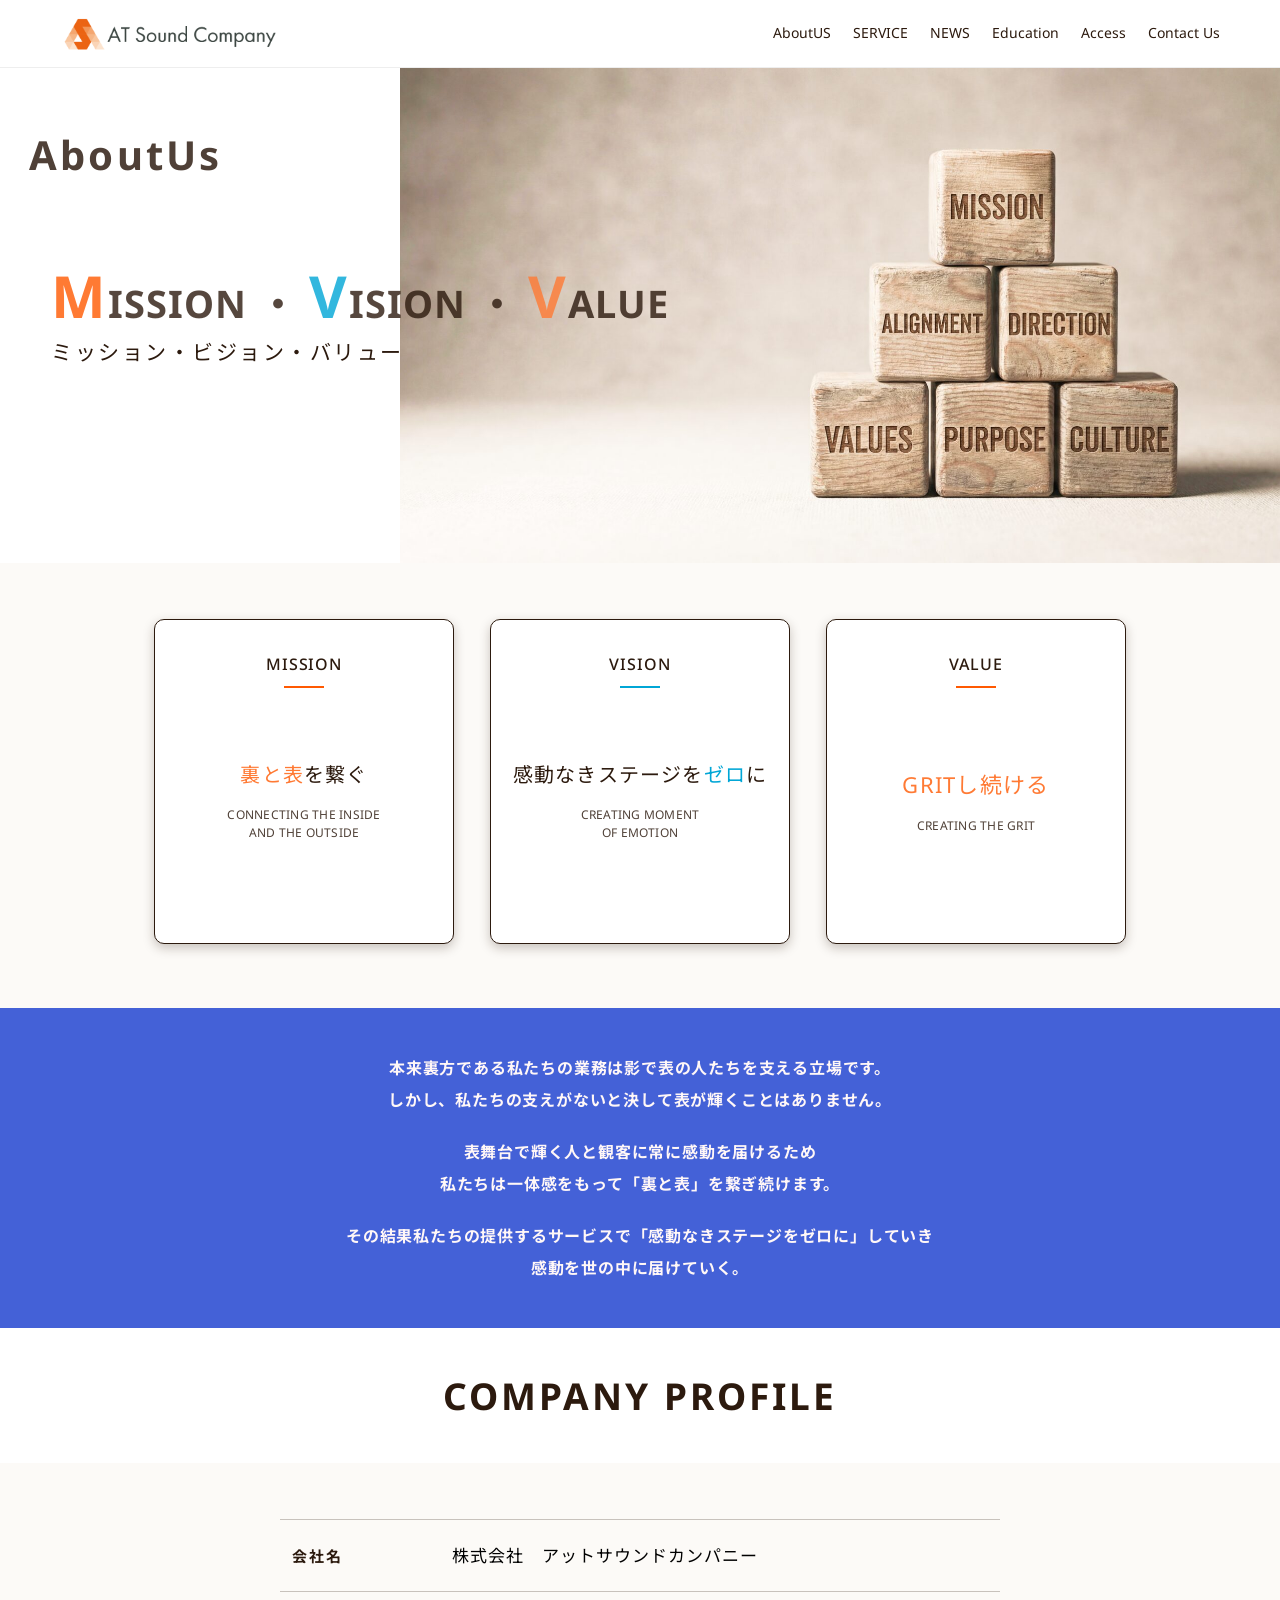
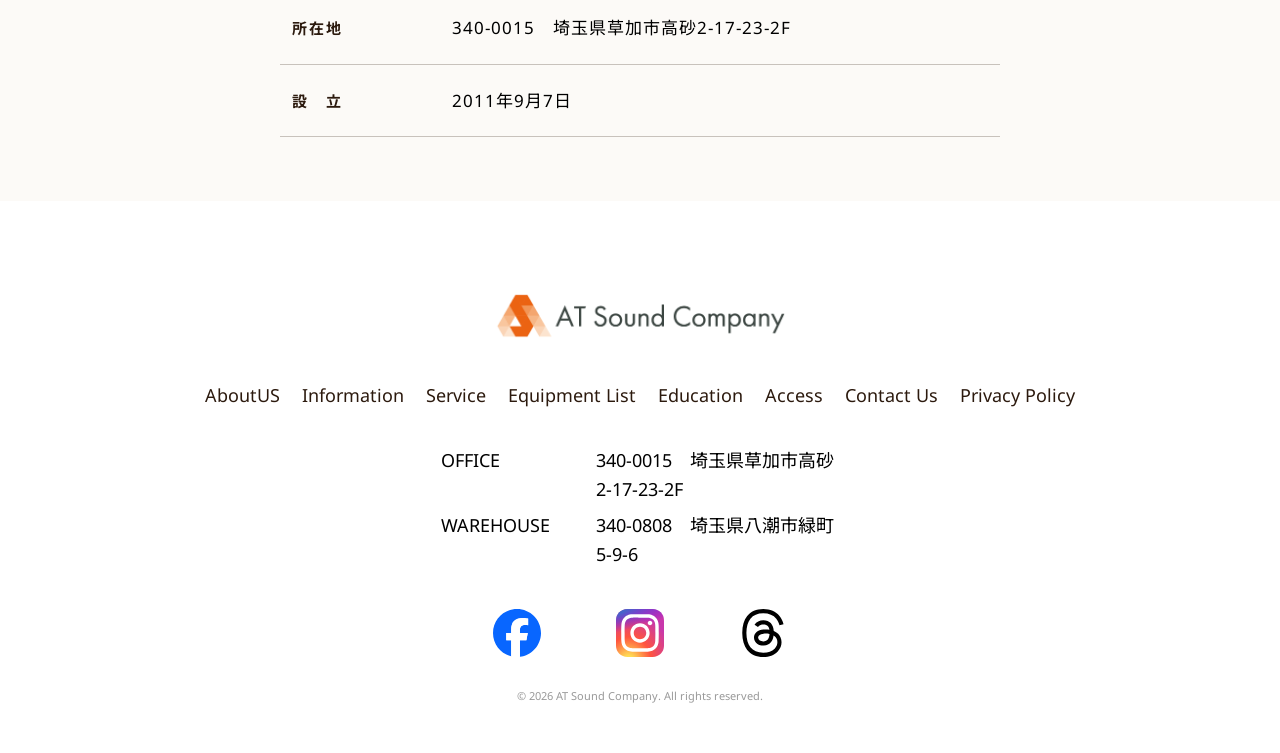
==== commit 94673499: "フッター・ACCESS・AboutUsの表示調整 - フッターのメニューとOFFICE/WAREHOUSEをモバイルで縦並びに - トップのACCESS：見出しの折り返し解消・住所の頭揃え・モバイル縦" ====
--- a/aboutus.html
+++ b/aboutus.html
@@ -96,11 +96,9 @@
     <!-- ===== Message band ===== -->
     <section class="message-band">
       <div class="message-band__inner">
-        <p>本来裏方である私たちの業務は影で表の人たちを支える立場です。</p>
-        <p>しかし、私たちの支えがないと決して表が輝くことはありません。</p>
-        <p>表舞台で輝く人と観客に常に感動を届けるため私たちは一体感をもって</p>
-        <p>「裏と表」を繋ぎ続けます。</p>
-        <p>その結果私たちの提供するサービスで「感動なきステージをゼロに」していき感動世の中に届けていく。</p>
+        <p><span class="ph">本来裏方である私たちの業務は</span><span class="ph">影で表の人たちを支える立場です。</span><br><span class="ph">しかし、私たちの支えがないと</span><span class="ph">決して表が輝くことはありません。</span></p>
+        <p><span class="ph">表舞台で輝く人と観客に</span><span class="ph">常に感動を届けるため</span><br><span class="ph">私たちは一体感をもって</span><span class="ph">「裏と表」を繋ぎ続けます。</span></p>
+        <p><span class="ph">その結果私たちの提供するサービスで</span><span class="ph">「感動なきステージをゼロに」していき</span><br><span class="ph">感動を世の中に届けていく。</span></p>
       </div>
     </section>
 
--- a/css/style.css
+++ b/css/style.css
@@ -156,7 +156,8 @@
 .access__info { font-size: 16px; color: #000; }
 .access__company { font-size: 18px; letter-spacing: .18px; margin-bottom: 12px; }
 .access__addr > div { display: flex; gap: 12px; margin-bottom: 4px; }
-.access__addr dt { flex: 0 0 130px; }
+.access__addr dt { flex: 0 0 150px; white-space: nowrap; }
+.access__zip { display: inline-block; min-width: 6em; } /* 郵便番号の幅をそろえて住所の頭を揃える */
 .access__gmap { display: inline-block; margin-top: 8px; color: var(--blue); text-decoration: underline; }
 
 /* ===== Footer ===== */
@@ -224,11 +225,17 @@
 
   .news__item { height: auto; flex-direction: column; align-items: flex-start; gap: 6px; padding: 18px 12px; font-size: 15px; }
   .access__map { aspect-ratio: 4 / 3; }
-  .access__addr dt, .footer__addr dt { flex-basis: auto; }
+  /* ACCESS: 見出し（OFFICE等）の下に住所を置いて縦にそろえる */
+  .access__company { font-size: 17px; margin-bottom: 16px; }
+  .access__addr > div { flex-direction: column; gap: 2px; margin-bottom: 12px; }
+  .access__addr dt { flex-basis: auto; font-weight: 700; font-size: 14px; color: var(--ink); }
 
   .footer { padding: 56px 20px 40px; }
-  .footer__nav { font-size: 15px; gap: 16px; }
-  .footer__addr { font-size: 15px; }
+  /* フッター：メニューと住所をモバイルでは縦並び */
+  .footer__nav { flex-direction: column; align-items: center; font-size: 15px; gap: 14px; }
+  .footer__addr { display: block; text-align: center; font-size: 15px; }
+  .footer__addr > div { flex-direction: column; gap: 2px; margin-bottom: 14px; }
+  .footer__addr dt { flex-basis: auto; font-weight: 700; font-size: 13px; letter-spacing: 1px; color: var(--ink); }
   .footer__sns { gap: 44px; }
 }
 
@@ -277,9 +284,11 @@
 .message-band__inner {
   max-width: 1120px; margin: 0 auto; padding: 44px 20px;
   text-align: center; color: #fff7f7;
-  font-weight: 700; font-size: 15px; letter-spacing: .6px; line-height: 28px;
+  font-weight: 700; font-size: 16px; letter-spacing: .8px; line-height: 2;
 }
 .message-band__inner p { margin: 0; }
+.message-band__inner p + p { margin-top: 20px; }
+.message-band__inner .ph { display: inline-block; } /* 文節の途中で改行させない */
 
 /* Page-level title (COMPANY PROFILE) — no border */
 .page-title {
@@ -288,9 +297,13 @@
 }
 
 /* Company profile table */
-.profile { max-width: 640px; margin: 0 auto; }
-.profile > div { display: flex; gap: 56px; padding: 10px 0; font-size: 20px; letter-spacing: 1px; color: #000; }
-.profile dt { flex: 0 0 110px; }
+.profile { max-width: 720px; margin: 0 auto; border-top: 1px solid rgba(44, 26, 14, .25); }
+.profile > div {
+  display: flex; align-items: baseline; gap: 40px; padding: 22px 12px;
+  font-size: 17px; letter-spacing: 1px; color: #000;
+  border-bottom: 1px solid rgba(44, 26, 14, .25);
+}
+.profile dt { flex: 0 0 120px; font-weight: 700; font-size: 15px; letter-spacing: 2px; color: var(--ink); }
 .profile dd { margin: 0; }
 
 @media (max-width: 768px) {
@@ -299,9 +312,11 @@
   .mvv-title .ini { font-size: 34px; }
   .mvv-grid { grid-template-columns: 300px; }
   .page-title { font-size: 26px; padding: 30px 20px; }
-  .message-band__inner { font-size: 14px; line-height: 25px; }
-  .profile { max-width: 340px; }
-  .profile > div { flex-direction: column; gap: 2px; padding: 12px 0; font-size: 16px; }
+  .message-band__inner { font-size: 14px; line-height: 1.9; padding: 40px 20px; }
+  .message-band__inner br { display: none; } /* モバイルは文節単位で自然に折り返す */
+  .profile { max-width: 100%; }
+  .profile > div { flex-direction: column; gap: 4px; padding: 16px 4px; font-size: 15px; letter-spacing: .5px; }
+  .profile dt { flex-basis: auto; font-size: 13px; }
 }
 
 /* =========================================================
